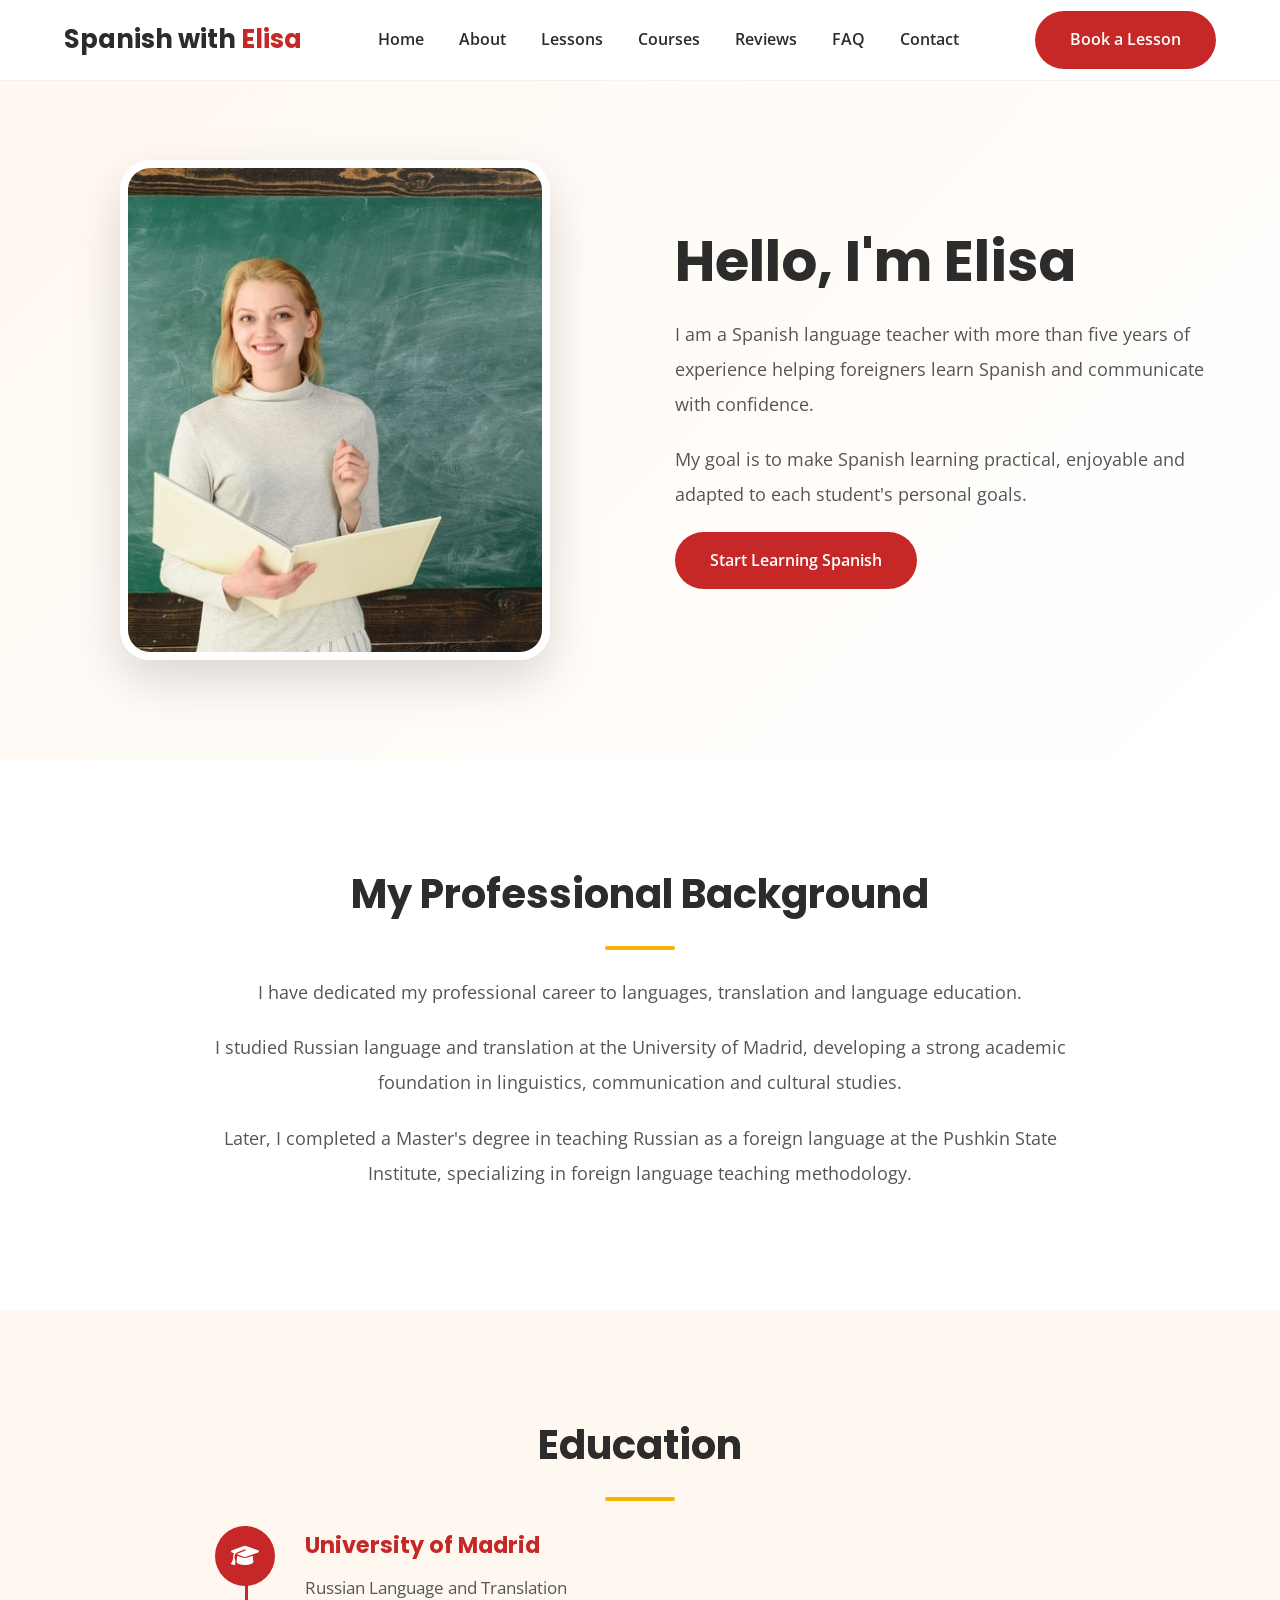
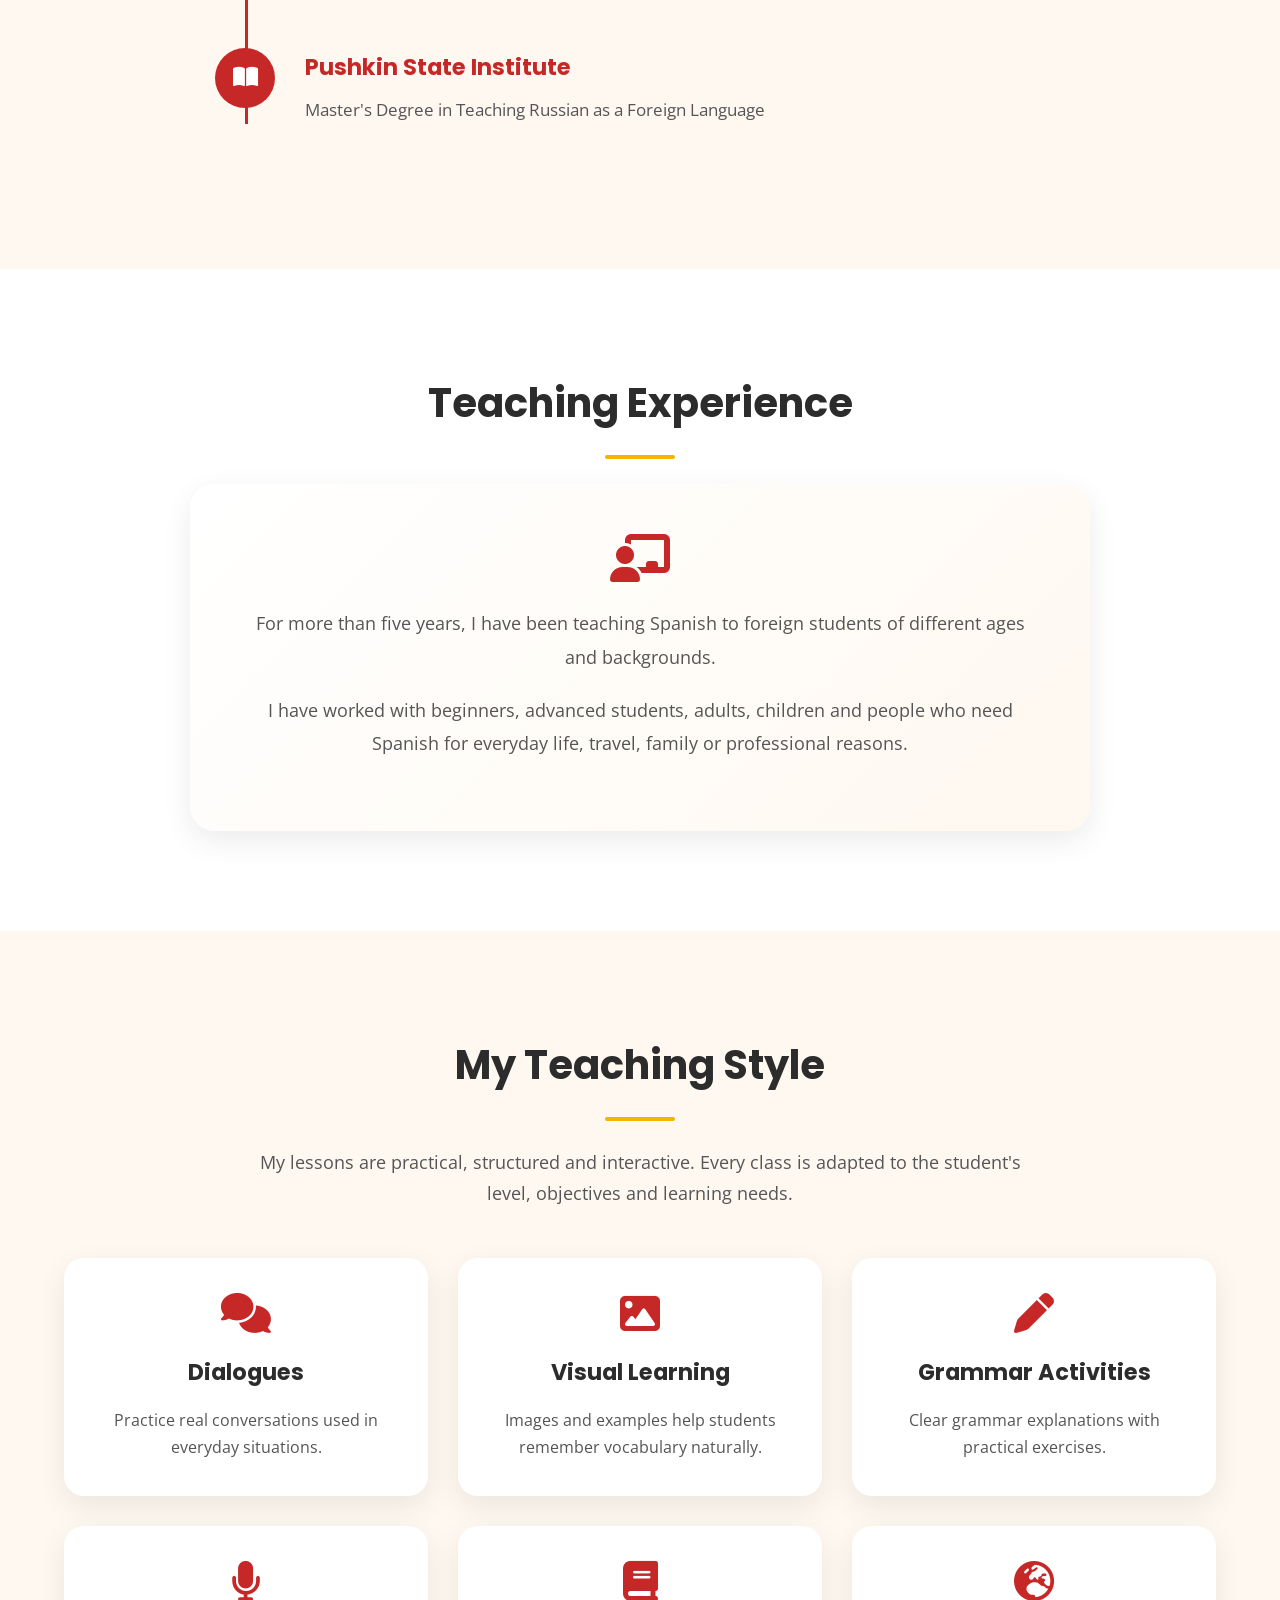
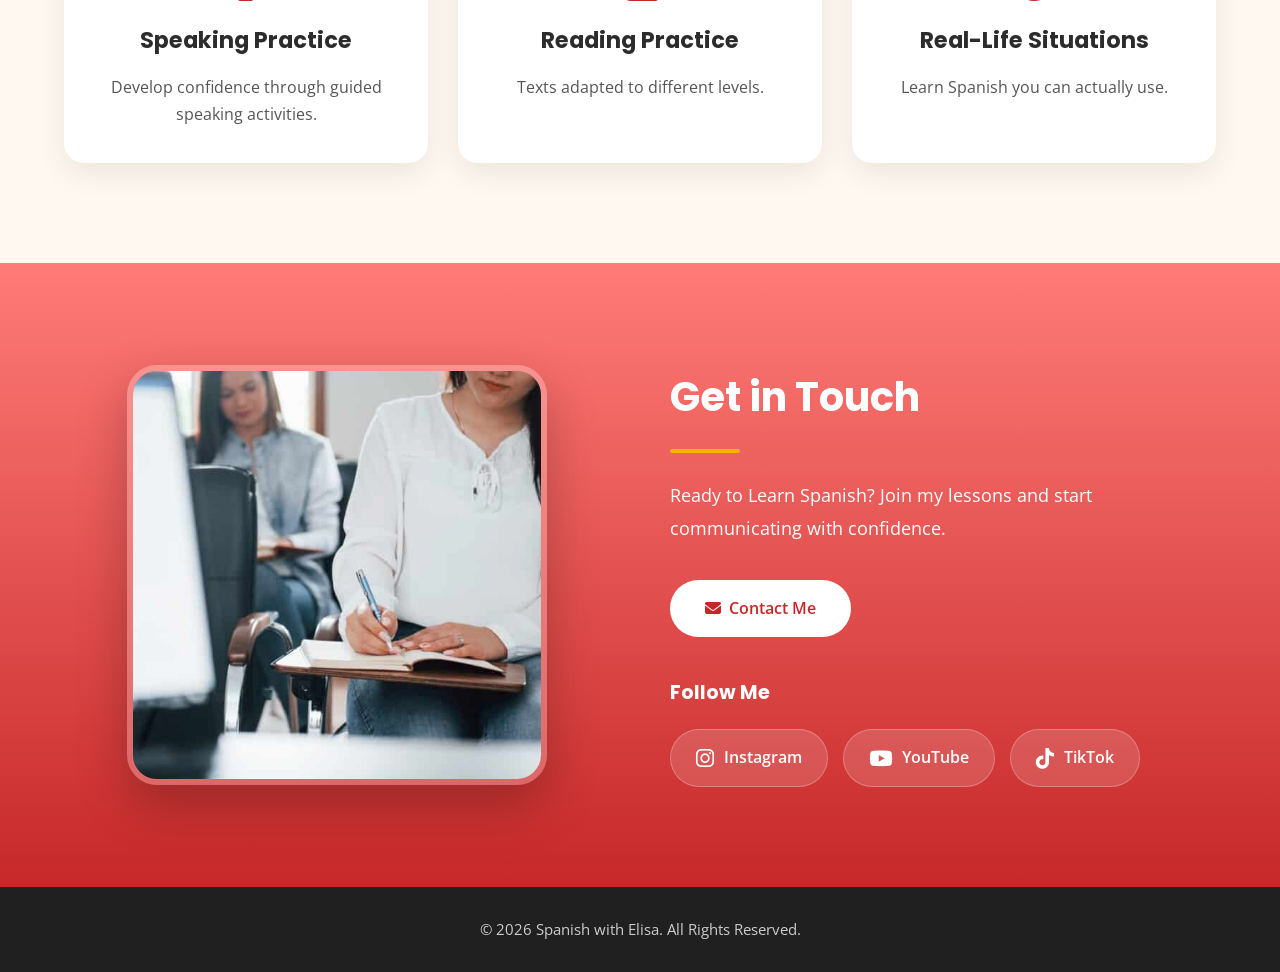
==== about.html @ 0a1c81c7 "Nueva pagina web" ====
<!doctype html>
<html lang="en">
  <head>
    <meta charset="UTF-8" />

    <meta name="viewport" content="width=device-width, initial-scale=1.0" />

    <title>About Elisa | Spanish with Elisa</title>

    <meta
      name="description"
      content="Learn more about Elisa, a Spanish teacher with more than five years of experience teaching Spanish to foreigners."
    />

    <link rel="shortcut icon" href="images/favicon.png" type="image/x-icon">

    <!-- Google Fonts -->

    <link
      href="https://fonts.googleapis.com/css2?family=Poppins:wght@300;400;500;600;700&family=Open+Sans:wght@400;500;600&display=swap"
      rel="stylesheet"
    />

    <!-- Font Awesome -->

    <link
      rel="stylesheet"
      href="https://cdnjs.cloudflare.com/ajax/libs/font-awesome/6.5.1/css/all.min.css"
    />

    <!-- Main CSS -->

    <link rel="stylesheet" href="css/style.css" />
  </head>

  <body>
    <!-- ================================
 HEADER
================================ -->

    <header>

    <div class="container">

        <a href="#" class="logo">
            Spanish with <span>Elisa</span>
        </a>

        <nav>

            <ul>

                <li><a href="index.html">Home</a></li>

                <li><a href="about.html">About</a></li>

                <li><a href="lessons.html">Lessons</a></li>

                <li><a href="courses.html">Courses</a></li>

                <li><a href="review.html">Reviews</a></li>

                <li><a href="faq.html">FAQ</a></li>

                <li><a href="contact.html">Contact</a></li>

            </ul>

        </nav>

        <a href="#" class="btn btn-primary">
            Book a Lesson
        </a>

        <div class="menu-toggle">
            ☰
        </div>
    </div>

</header>

    <!-- ================================
 ABOUT HERO
================================ -->

    <section class="about-hero">
      <div class="container about-hero-content">
        <div class="about-photo">
          <img src="images/elisa.jpeg" alt="Elisa Spanish Teacher" />
        </div>

        <div class="about-intro">
          <h1>Hello, I'm Elisa</h1>

          <p>
            I am a Spanish language teacher with more than five years of
            experience helping foreigners learn Spanish and communicate with
            confidence.
          </p>

          <p>
            My goal is to make Spanish learning practical, enjoyable and adapted
            to each student's personal goals.
          </p>

          <a href="contact.html" class="btn btn-primary">
            Start Learning Spanish
          </a>
        </div>
      </div>
    </section>

    <!-- ================================
 PROFESSIONAL BACKGROUND
================================ -->

    <section class="background">
      <div class="container">
        <h2>My Professional Background</h2>

        <div class="background-content">
          <p>
            I have dedicated my professional career to languages, translation
            and language education.
          </p>

          <p>
            I studied Russian language and translation at the University of
            Madrid, developing a strong academic foundation in linguistics,
            communication and cultural studies.
          </p>

          <p>
            Later, I completed a Master's degree in teaching Russian as a
            foreign language at the Pushkin State Institute, specializing in
            foreign language teaching methodology.
          </p>
        </div>
      </div>
    </section>

    <!-- ================================
 EDUCATION TIMELINE
================================ -->

    <section class="education">
      <div class="container">
        <h2>Education</h2>

        <div class="timeline">
          <div class="timeline-item">
            <i class="fa-solid fa-graduation-cap"></i>

            <div>
              <h3>University of Madrid</h3>

              <p>Russian Language and Translation</p>
            </div>
          </div>

          <div class="timeline-item">
            <i class="fa-solid fa-book-open"></i>

            <div>
              <h3>Pushkin State Institute</h3>

              <p>Master's Degree in Teaching Russian as a Foreign Language</p>
            </div>
          </div>
        </div>
      </div>
    </section>

    <!-- ================================
 EXPERIENCE
================================ -->

    <section class="experience">
      <div class="container">
        <h2>Teaching Experience</h2>

        <div class="experience-box">
          <i class="fa-solid fa-chalkboard-user"></i>

          <p>
            For more than five years, I have been teaching Spanish to foreign
            students of different ages and backgrounds.
          </p>

          <p>
            I have worked with beginners, advanced students, adults, children
            and people who need Spanish for everyday life, travel, family or
            professional reasons.
          </p>
        </div>
      </div>
    </section>

    <!-- ================================
 TEACHING STYLE
================================ -->

    <section class="methodology">
      <div class="container">
        <h2>My Teaching Style</h2>

        <p class="section-description">
          My lessons are practical, structured and interactive. Every class is
          adapted to the student's level, objectives and learning needs.
        </p>

        <div class="method-grid">
          <div class="method-card">
            <i class="fa-solid fa-comments"></i>

            <h3>Dialogues</h3>

            <p>Practice real conversations used in everyday situations.</p>
          </div>

          <div class="method-card">
            <i class="fa-solid fa-image"></i>

            <h3>Visual Learning</h3>

            <p>
              Images and examples help students remember vocabulary naturally.
            </p>
          </div>

          <div class="method-card">
            <i class="fa-solid fa-pen"></i>

            <h3>Grammar Activities</h3>

            <p>Clear grammar explanations with practical exercises.</p>
          </div>

          <div class="method-card">
            <i class="fa-solid fa-microphone"></i>

            <h3>Speaking Practice</h3>

            <p>Develop confidence through guided speaking activities.</p>
          </div>

          <div class="method-card">
            <i class="fa-solid fa-book"></i>

            <h3>Reading Practice</h3>

            <p>Texts adapted to different levels.</p>
          </div>

          <div class="method-card">
            <i class="fa-solid fa-earth-europe"></i>

            <h3>Real-Life Situations</h3>

            <p>Learn Spanish you can actually use.</p>
          </div>
        </div>
      </div>
    </section>

<!-- ========================================= -->
<!-- CONTACT -->
<!-- ========================================= -->

<section id="contact" class="contact">

    <div class="container contact-content">


        <!-- Contact Image -->

        <div class="contact-image">

            <img src="images/startlearning.jpg"
                 alt="Elisa teaching Spanish online">

        </div>



        <!-- Contact Information -->

        <div class="contact-info">

            <h2>
                Get in Touch
            </h2>


            <p>
                Ready to Learn Spanish?

                Join my lessons and start communicating with confidence.
            </p>



            <a href="contact.html" class="btn btn-primary">

              <i class="fa-solid fa-envelope"></i>
              &nbsp;
                Contact Me

            </a>



            <!-- Social Media Links -->

            <div class="contact-social">

                <h3>
                    Follow Me
                </h3>


                <div class="social-icons">


                  <a href="#" target="_blank">

                    <i class="fa-brands fa-instagram"></i>

                    <span>Instagram</span>

                  </a>



                  <a href="#" target="_blank">

                    <i class="fa-brands fa-youtube"></i>

                    <span>YouTube</span>

                  </a>



                  <a href="#" target="_blank">

                    <i class="fa-brands fa-tiktok"></i>

                    <span>TikTok</span>

                  </a>


                </div>

            </div>


        </div>


    </div>

</section>

<!-- ========================================= -->
<!-- FOOTER -->
<!-- ========================================= -->

<footer>

    <div class="container">

        <p>

            © 2026 Spanish with Elisa.
            All Rights Reserved.

        </p>

    </div>

</footer>

    <script src="js/main.js"></script>
  </body>
</html>
---- css/style.css ----
/* =====================================================
   SPANISH WITH ELISA
   STYLE.CSS
   PART 1
=====================================================*/

/*=========================
  GOOGLE FONTS
=========================*/
@import url('https://fonts.googleapis.com/css2?family=Open+Sans:wght@400;500;600;700&family=Poppins:wght@300;400;500;600;700&display=swap');


/*=========================
  CSS VARIABLES
=========================*/

:root{

    --primary:#C62828;
    --primary-dark:#a91f1f;

    --secondary:#F4B400;

    --dark:#2C2C2C;

    --text:#555;

    --light:#F7F7F7;

    --white:#ffffff;

    --background:#FFF8F0;

    --border:#ececec;

    --radius:14px;

    --shadow:0 10px 30px rgba(0,0,0,.08);

    --transition:.35s ease;

    --container:1200px;

}


/*=========================
  RESET
=========================*/

*{
    margin:0;
    padding:0;
    box-sizing:border-box;
}

html{

    scroll-behavior:smooth;

}

body{

    font-family:'Open Sans',sans-serif;

    background:var(--background);

    color:var(--dark);

    line-height:1.7;

}

img{

    max-width:100%;

    display:block;

}

a{

    text-decoration:none;

    color:inherit;

}

ul{

    list-style:none;

}

section{

    padding:100px 0;

}


/*=========================
  CONTAINER
=========================*/

.container{

    width:90%;

    max-width:var(--container);

    margin:auto;

}


/*=========================
  HEADINGS
=========================*/

h1,h2,h3,h4{

    font-family:'Poppins',sans-serif;

    color:var(--dark);

}

h1{

    font-size:3.8rem;

    line-height:1.1;

    margin-bottom:25px;

}

h2{

    font-size:2.5rem;

    text-align:center;

    margin-bottom:25px;

}

h3{

    font-size:1.4rem;

    margin-bottom:15px;

}

p{

    color:var(--text);

}


/*=========================
  BUTTONS
=========================*/

.btn{

    display:inline-flex;

    align-items:center;

    justify-content:center;

    padding:15px 35px;

    border-radius:50px;

    font-weight:600;

    transition:var(--transition);

    cursor:pointer;

}

.btn-primary{

    background:var(--primary);

    color:var(--white);

}

.btn-primary:hover{

    background:var(--primary-dark);

    transform:translateY(-3px);

    box-shadow:var(--shadow);

}

.btn-secondary{

    background:white;

    color:var(--primary);

    border:2px solid var(--primary);

}

.btn-secondary:hover{

    background:var(--primary);

    color:white;

}


/*=========================
  HEADER
=========================*/

header{

    width:100%;

    position:fixed;

    top:0;

    left:0;

    z-index:999;

    background:rgba(255,255,255,.92);

    backdrop-filter:blur(10px);

    border-bottom:1px solid rgba(0,0,0,.05);

}

header .container{

    display:flex;

    justify-content:space-between;

    align-items:center;

    height:80px;

}


/*=========================
  LOGO
=========================*/

.logo{

    font-family:'Poppins',sans-serif;

    font-size:1.6rem;

    font-weight:700;

}

.logo span{

    color:var(--primary);

}


/*=========================
  NAVIGATION
=========================*/

nav ul{

    display:flex;

    gap:35px;

}

nav a{

    font-weight:600;

    position:relative;

    transition:var(--transition);

}

nav a:hover{

    color:var(--primary);

}

nav a::after{

    content:"";

    position:absolute;

    left:0;

    bottom:-8px;

    width:0;

    height:2px;

    background:var(--primary);

    transition:var(--transition);

}

nav a:hover::after{

    width:100%;

}


/*=========================
  HERO
=========================*/

.hero{

    min-height:100vh;

    display:flex;

    align-items:center;

    padding-top:80px;

    background:linear-gradient(
        135deg,
        #FFF8F0 0%,
        #fff 100%
    );

}

.hero-content{

    display:grid;

    grid-template-columns:1fr 1fr;

    align-items:center;

    gap:70px;

}

.hero-text p{

    font-size:1.15rem;

    margin-bottom:35px;

}

.hero-buttons{

    display:flex;

    gap:20px;

    flex-wrap:wrap;

}

.hero-image{

    display:flex;

    justify-content:center;

}

.hero-image img{

    width:420px;

    border-radius:25px;

    box-shadow:var(--shadow);

}


/*=========================
  SMALL DECORATION
=========================*/

.hero::before{

    content:"";

    position:absolute;

    right:0;

    top:120px;

    width:320px;

    height:320px;

    background:rgba(244,180,0,.12);

    border-radius:50%;

    filter:blur(60px);

}


/*=========================
  UTILITIES
=========================*/

.text-center{

    text-align:center;

}

.mt-1{

    margin-top:20px;

}

.mt-2{

    margin-top:40px;

}

.mt-3{

    margin-top:60px;

}

.mb-1{

    margin-bottom:20px;

}

.mb-2{

    margin-bottom:40px;

}

.mb-3{

    margin-bottom:60px;

}


/*=========================
  SCROLLBAR
=========================*/

::-webkit-scrollbar{

    width:10px;

}

::-webkit-scrollbar-track{

    background:#f3f3f3;

}

::-webkit-scrollbar-thumb{

    background:var(--primary);

    border-radius:20px;

}

::-webkit-scrollbar-thumb:hover{

    background:var(--primary-dark);

}


/*=========================
  SIMPLE FADE-IN ANIMATION
=========================*/

.fade-up{

    opacity:0;

    transform:translateY(40px);

    transition:1s ease;

}

.fade-up.show{

    opacity:1;

    transform:translateY(0);

}

/*=====================================================
  PART 2
  ABOUT • LESSONS • STUDENTS • WHY CHOOSE ME
=====================================================*/


/*=========================
  SECTION TITLES
=========================*/


section h2::after{

    content:"";

    width:70px;
    height:4px;

    background:var(--secondary);

    display:block;

    margin:18px auto 0;

    border-radius:10px;

}


/*=====================================================
  ABOUT
=====================================================*/

.about{

    background:var(--white);

}

.about .container{

    max-width:900px;
    text-align:center;

}

.about p{

    font-size:1.15rem;
    line-height:2;
    color:var(--text);

}


/*=====================================================
  LESSONS
=====================================================*/

.lessons{

    background:var(--background);

}


/*=========================
  CARD GRID
=========================*/

.cards{

    display:grid;

    grid-template-columns:
        repeat(auto-fit,minmax(300px,1fr));

    gap:35px;

}


/*=========================
  CARD
=========================*/

.card{

    background:var(--white);

    padding:40px;

    border-radius:18px;

    box-shadow:var(--shadow);

    transition:.35s ease;

    border:1px solid transparent;

    position:relative;

    overflow:hidden;

}


/* Decorative Top Line */

.card::before{

    content:"";

    position:absolute;

    top:0;
    left:0;

    width:100%;
    height:6px;

    background:var(--primary);

}


/* Decorative Circle */

.card::after{

    content:"";

    position:absolute;

    right:-40px;
    top:-40px;

    width:120px;
    height:120px;

    background:rgba(244,180,0,.08);

    border-radius:50%;

}


/* Hover */

.card:hover{

    transform:translateY(-12px);

    box-shadow:
        0 18px 40px rgba(0,0,0,.12);

    border-color:rgba(198,40,40,.15);

}


.card h3{

    margin-bottom:20px;

    color:var(--primary);

    font-size:1.4rem;

}

.card p{

    color:var(--text);

    line-height:1.8;

}


/*=====================================================
  STUDENTS
=====================================================*/

.students{

    background:white;

}


/*=========================
  GRID
=========================*/

.students-grid{

    display:grid;

    grid-template-columns:
        repeat(auto-fit,minmax(240px,1fr));

    gap:25px;

}


/*=========================
  BOX
=========================*/

.students-grid div{

    background:linear-gradient(
        135deg,
        white,
        #fffdf8
    );

    border:1px solid var(--border);

    border-radius:16px;

    padding:28px;

    text-align:center;

    font-weight:600;

    transition:.3s;

    box-shadow:0 6px 18px rgba(0,0,0,.04);

}


.students-grid div:hover{

    background:var(--primary);

    color:white;

    transform:translateY(-8px);

    box-shadow:
        0 18px 35px rgba(198,40,40,.18);

}


/*=====================================================
  WHY CHOOSE ME
=====================================================*/

.why{

    background:linear-gradient(
        135deg,
        #fff,
        #fff8f0
    );

}


/*=========================
  LIST
=========================*/

.why ul{

    max-width:600px;

    text-align:center;

    margin:auto;

    display:grid;

    grid-template-columns:
        repeat(auto-fit,minmax(280px,1fr));

    gap:25px;

}


.why li{

    display:flex;

    align-items:center;

    gap:15px;

    background:white;

    padding:25px;

    border-radius:15px;

    font-weight:600;

    color:var(--dark);

    box-shadow:0 8px 22px rgba(0,0,0,.05);

    transition:.35s;

    border-left:5px solid var(--secondary);

}


.why li:hover{

    transform:translateX(8px);

    box-shadow:
        0 16px 35px rgba(0,0,0,.10);

}

.why li i{

    color:var(--primary);

    font-size:1.5rem;

}


/*=====================================================
  HOVER EFFECTS
=====================================================*/

.card,
.students-grid div,
.why li{

    cursor:default;

}


/*=====================================================
  SOFT SECTION SPACING
=====================================================*/

.about,
.lessons,
.students,
.why{

    position:relative;

}


/*=====================================================
  BACKGROUND DECORATION
=====================================================*/

.lessons::before{

    content:"";

    position:absolute;

    width:220px;

    height:220px;

    background:
        rgba(198,40,40,.04);

    border-radius:50%;

    top:40px;

    left:-100px;

    filter:blur(25px);

}

.students::after{

    content:"";

    position:absolute;

    width:280px;

    height:280px;

    right:-120px;

    bottom:60px;

    background:
        rgba(244,180,0,.06);

    border-radius:50%;

    filter:blur(40px);

}


/*=====================================================
  TESTIMONIALS
=====================================================*/

.reviews{

    background:#ffffff;

}

.reviews-grid{

    display:grid;

    grid-template-columns:repeat(auto-fit,minmax(320px,1fr));

    gap:35px;

}

.review{

    background:white;

    padding:40px;

    border-radius:18px;

    box-shadow:var(--shadow);

    transition:.35s;

    border-top:5px solid var(--secondary);

    position:relative;

}

.review:hover{

    transform:translateY(-10px);

}

.review p:first-child{

    font-size:1.4rem;

    margin-bottom:20px;

}

.review strong{

    display:block;

    margin-top:25px;

    color:var(--primary);

}


/*=====================================================
  SOCIAL
=====================================================*/

.social{

    background:linear-gradient(135deg,#fff8f0,#ffffff);

    text-align:center;

}

.social-links{

    display:flex;

    justify-content:center;

    gap:30px;

    flex-wrap:wrap;

}

.social-links a{

    background:white;

    padding:18px 35px;

    border-radius:50px;

    box-shadow:var(--shadow);

    font-weight:600;

    transition:.35s;

}

.social-links a:hover{

    background:var(--primary);

    color:white;

    transform:translateY(-6px);

}


/*=====================================================
  CONTACT
=====================================================*/


.contact{

    background: linear-gradient(rgba(255, 0, 0, 0.5), var(--primary));

    color:white;

}


.contact-content{

    display:grid;

    grid-template-columns:1fr 1fr;

    align-items:center;

    gap:60px;

}



.contact-image{

    display:flex;

    justify-content:center;

}



.contact-image img{

    width:420px;

    height:420px;

    object-fit:cover;

    border-radius:30px;

    box-shadow:
    0 20px 50px rgba(0,0,0,.25);

    border:6px solid rgba(255,255,255,.25);

}



.contact-info h2{

    color:white;

    text-align:left;

    transform:none;

    left:auto;

}



.contact-info h2::after{

    margin-left:0;

}



.contact-info p{

    color:white;

    font-size:1.15rem;

    margin-bottom:35px;

    line-height:1.8;

}



.contact-info .btn{

    background:white;

    color:var(--primary);

}



.contact-info .btn:hover{

    background:var(--secondary);

    color:var(--dark);

}



/* Mobile */

@media(max-width:768px){


    .contact-content{

        grid-template-columns:1fr;

        text-align:center;

    }


    .contact-image{

        order:-1;

    }


    .contact-image img{

        width:280px;

        height:280px;

    }


    .contact-info h2{

        text-align:center;

    }


    .contact-info h2::after{

        margin:18px auto 0;

    }


}

/*=====================================================
 CONTACT SOCIAL MEDIA
=====================================================*/


.contact-social{

    margin-top:40px;

}



.contact-social h3{

    color:white;

    font-family:'Poppins',sans-serif;

    font-size:1.2rem;

    margin-bottom:20px;

}



.social-icons{

    display:flex;

    gap:15px;

    flex-wrap:wrap;

}



.social-icons a{

    display:flex;

    align-items:center;

    gap:10px;

    padding:14px 25px;

    background:rgba(255,255,255,.15);

    color:white;

    border-radius:50px;

    font-weight:600;

    border:1px solid rgba(255,255,255,.25);

    transition:.35s ease;

}



.social-icons i{

    font-size:1.3rem;

}



.social-icons a:hover{

    background:white;

    color:var(--primary);

    transform:translateY(-5px);

}



/* Mobile */

@media(max-width:768px){

    .social-icons{

        justify-content:center;

    }

}


/*=====================================================
  FOOTER
=====================================================*/

footer{

    background:#202020;

    color:#ddd;

    text-align:center;

    padding:30px 0;

}

footer p{

    color:#ccc;

    font-size:.95rem;

}


/*=====================================================
  MOBILE MENU PLACEHOLDER
=====================================================*/

.menu-toggle{

    display:none;

    font-size:2rem;

    cursor:pointer;

}


/*=====================================================
  RESPONSIVE
=====================================================*/

@media(max-width:992px){

    h1{

        font-size:3rem;

    }

    .hero-content{

        grid-template-columns:1fr;

        text-align:center;

    }

    .hero-image{

        order:-1;

    }

    .hero-buttons{

        justify-content:center;

    }

    nav ul{

        gap:20px;

    }

}


@media(max-width:768px){

    section{

        padding:80px 0;

    }

    h1{

        font-size:2.4rem;

    }

    h2{

        font-size:2rem;

    }

    header .container{

        height:75px;

    }

    nav{

        display:none;

    }

    .menu-toggle{

        display:block;

    }

    .hero-image img{

        width:300px;

    }

    .cards{

        grid-template-columns:1fr;

    }

    .students-grid{

        grid-template-columns:1fr;

    }

    .why ul{

        grid-template-columns:1fr;

    }

    .reviews-grid{

        grid-template-columns:1fr;

    }

}


@media(max-width:500px){

    .btn{

        width:100%;

    }

    .hero-buttons{

        flex-direction:column;

    }

    .social-links{

        flex-direction:column;

        align-items:center;

    }

    .social-links a{

        width:250px;

    }

}


/*=====================================================
  FADE-IN ANIMATION
=====================================================*/

.fade-up{

    opacity:0;

    transform:translateY(40px);

    transition:1s ease;

}

.fade-up.show{

    opacity:1;

    transform:translateY(0);

}


/*=====================================================
  IMAGE HOVER
=====================================================*/

.hero-image img{

    transition:.4s;

}

.hero-image img:hover{

    transform:scale(1.04);

}


/*=====================================================
  CARD ICON SUPPORT
=====================================================*/

.card i{

    font-size:2.4rem;

    color:var(--primary);

    margin-bottom:20px;

}


/*=====================================================
  SELECTION
=====================================================*/

::selection{

    background:var(--primary);

    color:white;

}


/*=====================================================
  REMOVE BUTTON OUTLINES
=====================================================*/

button,
input,
textarea{

    outline:none;

    border:none;

}


/*=====================================================
  INPUTS (Future Contact Form)
=====================================================*/

input,
textarea{

    width:100%;

    padding:15px;

    border-radius:10px;

    border:1px solid #ddd;

    font-family:'Open Sans',sans-serif;

}

textarea{

    resize:vertical;

    min-height:140px;

}


/*=====================================================
  SMOOTH TRANSITIONS
=====================================================*/

a,
button,
.card,
.review,
.students-grid div,
.social-links a{

    transition:all .35s ease;

}

/*=====================================================
  HAMBURGER MENU
=====================================================*/

.mobile-open{

    display:block !important;

    position:absolute;

    top:80px;

    left:0;

    width:100%;

    background:white;

    box-shadow:0 15px 30px rgba(0,0,0,.1);

}

.mobile-open ul{

    flex-direction:column;

    padding:25px;

}

nav a.active{

    color:var(--primary);

}



/*=====================================================
 ABOUT PAGE
 SPANISH WITH ELISA
=====================================================*/


/*=====================================================
 ABOUT HERO
=====================================================*/

.about-hero{

    padding-top:160px;

    background:linear-gradient(
        135deg,
        #fff8f0,
        #ffffff
    );

}


.about-hero-content{

    display:grid;

    grid-template-columns:1fr 1fr;

    align-items:center;

    gap:70px;

}



.about-photo{

    display:flex;

    justify-content:center;

}



.about-photo img{

    width:430px;

    height:500px;

    object-fit:cover;

    border-radius:30px;

    box-shadow:
    0 20px 50px rgba(0,0,0,.15);

    border:8px solid white;

}



.about-intro h1{

    font-size:3.5rem;

    margin-bottom:25px;

}



.about-intro p{

    font-size:1.15rem;

    line-height:1.9;

    margin-bottom:20px;

}



/*=====================================================
 PROFESSIONAL BACKGROUND
=====================================================*/

.background{

    background:white;

}


.background-content{

    max-width:900px;

    margin:auto;

    text-align:center;

}



.background-content p{

    font-size:1.1rem;

    line-height:2;

    margin-bottom:20px;

}



/*=====================================================
 EDUCATION TIMELINE
=====================================================*/

.education{

    background:#fff8f0;

}



.timeline{

    max-width:850px;

    margin:auto;

    position:relative;

}



.timeline::before{

    content:"";

    position:absolute;

    left:30px;

    top:0;

    height:100%;

    width:3px;

    background:var(--primary);

}



.timeline-item{

    display:flex;

    gap:30px;

    align-items:flex-start;

    margin-bottom:45px;

}



.timeline-item i{

    width:60px;

    height:60px;

    display:flex;

    align-items:center;

    justify-content:center;

    background:var(--primary);

    color:white;

    border-radius:50%;

    font-size:1.4rem;

    z-index:2;

}



.timeline-item h3{

    color:var(--primary);

    margin-bottom:10px;

}



.timeline-item p{

    font-size:1.05rem;

}




/*=====================================================
 TEACHING EXPERIENCE
=====================================================*/


.experience{

    background:white;

}



.experience-box{

    max-width:900px;

    margin:auto;

    text-align:center;

    padding:50px;

    border-radius:25px;

    background:

    linear-gradient(
        135deg,
        #ffffff,
        #fff8f0
    );

    box-shadow:var(--shadow);

}



.experience-box i{

    font-size:3rem;

    color:var(--primary);

    margin-bottom:25px;

}



.experience-box p{

    font-size:1.1rem;

    line-height:1.9;

    margin-bottom:20px;

}





/*=====================================================
 METHODOLOGY
=====================================================*/


.methodology{

    background:#fff8f0;

}


.section-description{

    max-width:800px;

    text-align:center;

    margin:0 auto 50px;

    font-size:1.15rem;

}



.method-grid{

    display:grid;

    grid-template-columns:
    repeat(auto-fit,minmax(280px,1fr));

    gap:30px;

}




.method-card{

    background:white;

    padding:35px;

    text-align:center;

    border-radius:20px;

    box-shadow:var(--shadow);

    transition:.35s ease;

}



.method-card:hover{

    transform:translateY(-10px);

}



.method-card i{

    font-size:2.5rem;

    color:var(--primary);

    margin-bottom:20px;

}



.method-card h3{

    margin-bottom:15px;

}




/*=====================================================
 ABOUT PAGE RESPONSIVE
=====================================================*/


@media(max-width:992px){


.about-hero-content{

    grid-template-columns:1fr;

    text-align:center;

}


.about-photo{

    order:-1;

}


.about-intro h1{

    font-size:2.8rem;

}



}



@media(max-width:768px){


.about-photo img{

    width:300px;

    height:380px;

}



.timeline::before{

    left:25px;

}


.timeline-item{

    gap:20px;

}


.timeline-item i{

    width:50px;

    height:50px;

}



.experience-box{

    padding:30px;

}



}



/*=====================================================
 LESSONS PAGE
 SPANISH WITH ELISA
=====================================================*/


/*=====================================================
 LESSON HERO
=====================================================*/


.lessons-hero{

    padding-top:170px;

    padding-bottom:120px;

    text-align:center;

    background:linear-gradient(
        135deg,
        #fff8f0,
        #ffffff
    );

}



.lessons-hero h1{

    font-size:3.8rem;

    margin-bottom:25px;

}



.lessons-hero p{

    max-width:750px;

    margin:0 auto 40px;

    font-size:1.2rem;

    line-height:1.8;

}



/*=====================================================
 LESSON TYPES
=====================================================*/


.lesson-types{

    background:white;

}



.lesson-grid{

    display:grid;

    grid-template-columns:
    repeat(auto-fit,minmax(280px,1fr));

    gap:30px;

}




.lesson-card{

    background:white;

    padding:35px;

    border-radius:20px;

    text-align:center;

    box-shadow:var(--shadow);

    border-top:5px solid var(--primary);

    transition:.35s ease;

    position:relative;

    overflow:hidden;

}



.lesson-card::before{

    content:"";

    position:absolute;

    width:100px;

    height:100px;

    right:-30px;

    top:-30px;

    background:rgba(244,180,0,.12);

    border-radius:50%;

}



.lesson-card:hover{

    transform:translateY(-12px);

    box-shadow:

    0 20px 45px rgba(0,0,0,.12);

}




.lesson-card i{

    font-size:2.8rem;

    color:var(--primary);

    margin-bottom:25px;

}



.lesson-card h3{

    font-size:1.25rem;

    margin-bottom:15px;

}



.lesson-card p{

    line-height:1.8;

}




/*=====================================================
 LESSON INFORMATION
=====================================================*/


.lesson-info{

    background:#fff8f0;

}



.info-grid{

    display:grid;

    grid-template-columns:
    repeat(auto-fit,minmax(250px,1fr));

    gap:30px;

}





.info-box{

    background:white;

    padding:35px;

    border-radius:18px;

    text-align:center;

    box-shadow:

    0 8px 25px rgba(0,0,0,.06);

    transition:.35s;

}



.info-box:hover{

    transform:translateY(-8px);

}



.info-box i{

    font-size:2.5rem;

    color:var(--primary);

    margin-bottom:20px;

}



.info-box h3{

    margin-bottom:15px;

}




/*=====================================================
 BOOKING PROCESS
=====================================================*/


.booking{

    background:white;

    text-align:center;

}



.steps{

    display:flex;

    justify-content:center;

    align-items:center;

    gap:50px;

    margin:50px 0;

    flex-wrap:wrap;

}



.steps div{

    display:flex;

    flex-direction:column;

    align-items:center;

    gap:15px;

}



.steps span{

    width:70px;

    height:70px;

    border-radius:50%;

    background:var(--primary);

    color:white;

    display:flex;

    align-items:center;

    justify-content:center;

    font-size:1.8rem;

    font-weight:700;

}



.steps p{

    font-weight:600;

}



.booking-text{

    max-width:700px;

    margin:0 auto 35px;

    font-size:1.1rem;

}





/*=====================================================
 LESSON CTA BUTTON
=====================================================*/


.booking .btn{

    padding-left:45px;

    padding-right:45px;

}




/*=====================================================
 LESSON PAGE RESPONSIVE
=====================================================*/


@media(max-width:992px){


.lessons-hero h1{

    font-size:3rem;

}


}




@media(max-width:768px){


.lessons-hero{

    padding-top:130px;

}



.lessons-hero h1{

    font-size:2.4rem;

}



.lesson-grid{

    grid-template-columns:1fr;

}



.info-grid{

    grid-template-columns:1fr;

}



.steps{

    flex-direction:column;

}



.steps span{

    width:60px;

    height:60px;

}


}



/*=====================================================
 COURSES PAGE
 SPANISH WITH ELISA
=====================================================*/


/*=====================================================
 COURSES HERO
=====================================================*/


.courses-hero{

    padding-top:170px;

    padding-bottom:120px;

    text-align:center;

    background:linear-gradient(
        135deg,
        #fff8f0,
        #ffffff
    );

}



.courses-hero h1{

    font-size:3.8rem;

    margin-bottom:25px;

}



.courses-hero p{

    max-width:750px;

    margin:0 auto 40px;

    font-size:1.2rem;

    line-height:1.8;

}



/*=====================================================
 LEVELS SECTION
=====================================================*/


.levels{

    background:white;

}



.levels-grid{

    display:grid;

    grid-template-columns:
    repeat(auto-fit,minmax(300px,1fr));

    gap:35px;

}



/*=====================================================
 LEVEL CARD
=====================================================*/


.level-card{

    background:white;

    padding:40px 35px;

    border-radius:22px;

    box-shadow:var(--shadow);

    transition:.35s ease;

    border-top:6px solid var(--primary);

    position:relative;

    overflow:hidden;

}



.level-card::before{

    content:"";

    position:absolute;

    width:130px;

    height:130px;

    top:-50px;

    right:-50px;

    background:rgba(244,180,0,.12);

    border-radius:50%;

}



.level-card:hover{

    transform:translateY(-12px);

    box-shadow:

    0 20px 45px rgba(0,0,0,.12);

}




/*=====================================================
 LEVEL BADGE
=====================================================*/


.level-icon{

    width:80px;

    height:80px;

    border-radius:50%;

    background:var(--primary);

    color:white;

    display:flex;

    justify-content:center;

    align-items:center;

    font-size:1.8rem;

    font-weight:700;

    margin-bottom:25px;

}



.level-icon i{

    font-size:2rem;

}





.level-card h3{

    font-size:1.5rem;

    margin-bottom:15px;

    color:var(--primary);

}




.level-card p{

    margin-bottom:25px;

    line-height:1.7;

}





/*=====================================================
 COURSE LIST
=====================================================*/


.level-card ul{

    display:flex;

    flex-direction:column;

    gap:12px;

}



.level-card li{

    display:flex;

    align-items:center;

    gap:12px;

    color:var(--text);

    font-size:.95rem;

}



.level-card li::before{

    content:"✓";

    width:22px;

    height:22px;

    display:flex;

    align-items:center;

    justify-content:center;

    background:var(--secondary);

    color:white;

    border-radius:50%;

    font-size:.8rem;

    font-weight:bold;

}





/*=====================================================
 CHOOSE LEVEL CTA
=====================================================*/


.choose-level{

    background:linear-gradient(
        135deg,
        var(--primary),
        #8e1c1c
    );

    text-align:center;

    color:white;

}



.choose-level h2{

    color:white;

}



.choose-level h2::after{

    background:var(--secondary);

}



.choose-level p{

    max-width:750px;

    margin:0 auto 35px;

    color:white;

    font-size:1.15rem;

    line-height:1.8;

}



.choose-level .btn{

    background:white;

    color:var(--primary);

}



.choose-level .btn:hover{

    background:var(--secondary);

    color:var(--dark);

}



/*=====================================================
 LEVEL CARD COLOR VARIATIONS
=====================================================*/


.level-card:nth-child(1){

    border-top-color:#4caf50;

}


.level-card:nth-child(2){

    border-top-color:#2196f3;

}


.level-card:nth-child(3){

    border-top-color:#ff9800;

}


.level-card:nth-child(4){

    border-top-color:#9c27b0;

}


.level-card:nth-child(5){

    border-top-color:#e91e63;

}


.level-card:nth-child(6){

    border-top-color:#009688;

}





/*=====================================================
 RESPONSIVE
=====================================================*/


@media(max-width:992px){


.courses-hero h1{

    font-size:3rem;

}


}



@media(max-width:768px){


.courses-hero{

    padding-top:130px;

}



.courses-hero h1{

    font-size:2.4rem;

}



.levels-grid{

    grid-template-columns:1fr;

}



.level-card{

    padding:30px;

}


}



/*=====================================================
 CONTACT PAGE
 SPANISH WITH ELISA
=====================================================*/


/*=====================================================
 CONTACT HERO
=====================================================*/


.contact-hero{

    padding-top:170px;

    padding-bottom:110px;

    text-align:center;

    background:linear-gradient(
        135deg,
        #fff8f0,
        #ffffff
    );

}



.contact-hero h1{

    font-size:3.8rem;

    margin-bottom:25px;

}



.contact-hero p{

    max-width:750px;

    margin:auto;

    font-size:1.2rem;

    line-height:1.8;

}




/*=====================================================
 CONTACT PAGE LAYOUT
=====================================================*/


.contact-page{

    background:white;

}



.contact-layout{

    display:grid;

    grid-template-columns:1fr 1.2fr;

    gap:60px;

    align-items:start;

}






/*=====================================================
 CONTACT DETAILS
=====================================================*/


.contact-details{

    background:#fff8f0;

    padding:45px;

    border-radius:25px;

    box-shadow:var(--shadow);

}



.contact-details h2{

    text-align:left;

    transform:none;

    left:auto;

    margin-bottom:40px;

}



.contact-details h2::after{

    margin-left:0;

}



.contact-item{

    display:flex;

    align-items:center;

    gap:20px;

    padding:20px 0;

    border-bottom:1px solid rgba(0,0,0,.08);

}



.contact-item:last-child{

    border-bottom:none;

}



.contact-item i{

    width:55px;

    height:55px;

    display:flex;

    align-items:center;

    justify-content:center;

    background:var(--primary);

    color:white;

    border-radius:50%;

    font-size:1.5rem;

}



.contact-item h3{

    margin-bottom:5px;

    font-size:1.1rem;

}



.contact-item p,
.contact-item a{

    color:var(--text);

}



.contact-item a:hover{

    color:var(--primary);

}






/*=====================================================
 CONTACT FORM
=====================================================*/


.contact-form{

    background:white;

    padding:45px;

    border-radius:25px;

    box-shadow:var(--shadow);

    border:1px solid var(--border);

}



.contact-form h2{

    text-align:left;

    transform:none;

    left:auto;

    margin-bottom:35px;

}



.contact-form h2::after{

    margin-left:0;

}




.form-group{

    margin-bottom:25px;

}



.form-group label{

    display:block;

    margin-bottom:8px;

    font-weight:600;

    color:var(--dark);

}



.form-group input,
.form-group select,
.form-group textarea{


    width:100%;

    padding:15px 18px;

    border:1px solid #ddd;

    border-radius:12px;

    font-family:'Open Sans',sans-serif;

    font-size:1rem;

    background:white;

    transition:.3s;

}



.form-group textarea{

    min-height:140px;

    resize:vertical;

}



.form-group input:focus,
.form-group select:focus,
.form-group textarea:focus{


    border-color:var(--primary);

    box-shadow:

    0 0 0 4px rgba(198,40,40,.1);

}




.contact-form button{

    width:100%;

    border:none;

    font-size:1rem;

}





/*=====================================================
 SOCIAL CONTACT COLORS
=====================================================*/


.contact-item .fa-instagram{

    background:#E1306C;

}



.contact-item .fa-youtube{

    background:#FF0000;

}



.contact-item .fa-tiktok{

    background:#111;

}



.contact-item .fa-whatsapp{

    background:#25D366;

}






/*=====================================================
 CONTACT CTA
=====================================================*/


.contact h2{

    color:white;

}



.contact p{

    color:white;

}





/*=====================================================
 RESPONSIVE
=====================================================*/


@media(max-width:992px){


.contact-layout{

    grid-template-columns:1fr;

}



.contact-details{

    order:2;

}



.contact-form{

    order:1;

}



.contact-hero h1{

    font-size:3rem;

}


}





@media(max-width:768px){


.contact-hero{

    padding-top:130px;

}



.contact-hero h1{

    font-size:2.4rem;

}



.contact-details,
.contact-form{

    padding:30px;

}



.contact-item{

    align-items:flex-start;

}



}



/*=====================================================
 STUDENT REVIEWS PAGE
 SPANISH WITH ELISA
=====================================================*/


/*=====================================================
 REVIEWS HERO
=====================================================*/


.reviews-hero{

    padding-top:170px;

    padding-bottom:110px;

    text-align:center;

    background:linear-gradient(
        135deg,
        #fff8f0,
        #ffffff
    );

}



.reviews-hero h1{

    font-size:3.8rem;

    margin-bottom:25px;

}



.reviews-hero p{

    max-width:750px;

    margin:auto;

    font-size:1.2rem;

    line-height:1.8;

}




/*=====================================================
 REVIEWS SECTION
=====================================================*/


.reviews-page{

    background:white;

}





.reviews-grid{

    display:grid;

    grid-template-columns:
    repeat(auto-fit,minmax(320px,1fr));

    gap:35px;

}






/*=====================================================
 REVIEW CARD
=====================================================*/


.review-card{

    background:white;

    padding:40px;

    border-radius:22px;

    box-shadow:var(--shadow);

    border-top:5px solid var(--secondary);

    transition:.35s ease;

    position:relative;

}



.review-card:hover{

    transform:translateY(-12px);

    box-shadow:

    0 20px 45px rgba(0,0,0,.12);

}




.review-card::before{

    content:"“";

    position:absolute;

    top:10px;

    right:25px;

    font-size:5rem;

    font-family:Georgia,serif;

    color:rgba(198,40,40,.1);

}





/*=====================================================
 STARS
=====================================================*/


.stars{

    color:#F4B400;

    font-size:1.4rem;

    letter-spacing:3px;

    margin-bottom:20px;

}





.review-text{

    font-size:1.05rem;

    line-height:1.9;

    font-style:italic;

    margin-bottom:30px;

}





/*=====================================================
 STUDENT INFO
=====================================================*/


.student-info{

    display:flex;

    align-items:center;

    gap:18px;

    border-top:1px solid #eee;

    padding-top:25px;

}



.student-info i{

    width:55px;

    height:55px;

    background:var(--primary);

    color:white;

    border-radius:50%;

    display:flex;

    align-items:center;

    justify-content:center;

    font-size:1.3rem;

}



.student-info h3{

    margin-bottom:5px;

    font-size:1.2rem;

}



.student-info p{

    margin:0;

    font-size:.95rem;

}



.student-info span{

    display:inline-block;

    margin-top:8px;

    padding:5px 12px;

    background:#fff3d6;

    color:#8a6500;

    border-radius:20px;

    font-size:.85rem;

    font-weight:600;

}





/*=====================================================
 TRUST SECTION
=====================================================*/


.review-trust{

    background:#fff8f0;

}



.trust-grid{

    display:grid;

    grid-template-columns:
    repeat(auto-fit,minmax(250px,1fr));

    gap:30px;

}



.trust-grid div{

    background:white;

    padding:35px;

    border-radius:20px;

    text-align:center;

    box-shadow:

    0 8px 25px rgba(0,0,0,.06);

    transition:.35s;

}



.trust-grid div:hover{

    transform:translateY(-10px);

}




.trust-grid i{

    font-size:2.8rem;

    color:var(--primary);

    margin-bottom:20px;

}



.trust-grid h3{

    margin-bottom:15px;

}





/*=====================================================
 REVIEW ANIMATION
=====================================================*/


.review-card,
.trust-grid div{

    animation:reviewAppear .8s ease;

}



@keyframes reviewAppear{


from{

    opacity:0;

    transform:translateY(30px);

}


to{

    opacity:1;

    transform:translateY(0);

}


}





/*=====================================================
 RESPONSIVE
=====================================================*/


@media(max-width:992px){


.reviews-hero h1{

    font-size:3rem;

}


}



@media(max-width:768px){


.reviews-hero{

    padding-top:130px;

}



.reviews-hero h1{

    font-size:2.4rem;

}



.reviews-grid{

    grid-template-columns:1fr;

}



.review-card{

    padding:30px;

}


}



/*=====================================================
 FAQ PAGE
 SPANISH WITH ELISA
=====================================================*/


/*=====================================================
 FAQ HERO
=====================================================*/


.faq-hero{

    padding-top:170px;

    padding-bottom:110px;

    text-align:center;

    background:linear-gradient(
        135deg,
        #fff8f0,
        #ffffff
    );

}



.faq-hero h1{

    font-size:3.8rem;

    margin-bottom:25px;

}



.faq-hero p{

    max-width:750px;

    margin:auto;

    font-size:1.2rem;

    line-height:1.8;

}





/*=====================================================
 FAQ SECTION
=====================================================*/


.faq-section{

    background:white;

}



.faq-container{

    max-width:900px;

    margin:auto;

}




/*=====================================================
 FAQ ITEM
=====================================================*/


.faq-item{

    background:white;

    margin-bottom:20px;

    border-radius:15px;

    overflow:hidden;

    box-shadow:

    0 8px 25px rgba(0,0,0,.08);

    border-left:5px solid var(--primary);

}





/*=====================================================
 QUESTION BUTTON
=====================================================*/


.faq-question{

    width:100%;

    padding:25px 30px;

    background:white;

    border:none;

    display:flex;

    justify-content:space-between;

    align-items:center;

    cursor:pointer;

    font-family:'Poppins',sans-serif;

    font-size:1.1rem;

    font-weight:600;

    color:var(--dark);

    text-align:left;

}



.faq-question:hover{

    color:var(--primary);

}



.faq-question i{

    color:var(--primary);

    font-size:1.2rem;

    transition:.3s;

}




/*=====================================================
 ANSWER
=====================================================*/


.faq-answer{

    max-height:0;

    overflow:hidden;

    transition:

    max-height .4s ease,

    padding .4s ease;

    background:#fff8f0;

}



.faq-answer p{

    padding:0 30px;

    line-height:1.8;

    font-size:1rem;

}





/* ACTIVE STATE */


.faq-item.active .faq-answer{

    max-height:200px;

}



.faq-item.active .faq-answer p{

    padding-top:20px;

    padding-bottom:25px;

}



.faq-item.active .faq-question i{

    transform:rotate(45deg);

}





/*=====================================================
 FAQ ANIMATION
=====================================================*/


.faq-item{

    animation:faqFade .7s ease;

}



@keyframes faqFade{


from{

    opacity:0;

    transform:translateY(25px);

}


to{

    opacity:1;

    transform:translateY(0);

}


}






/*=====================================================
 RESPONSIVE
=====================================================*/


@media(max-width:992px){


.faq-hero h1{

    font-size:3rem;

}


}




@media(max-width:768px){


.faq-hero{

    padding-top:130px;

}



.faq-hero h1{

    font-size:2.4rem;

}



.faq-question{

    padding:20px;

    font-size:.95rem;

}



.faq-answer p{

    padding-left:20px;

    padding-right:20px;

}


}
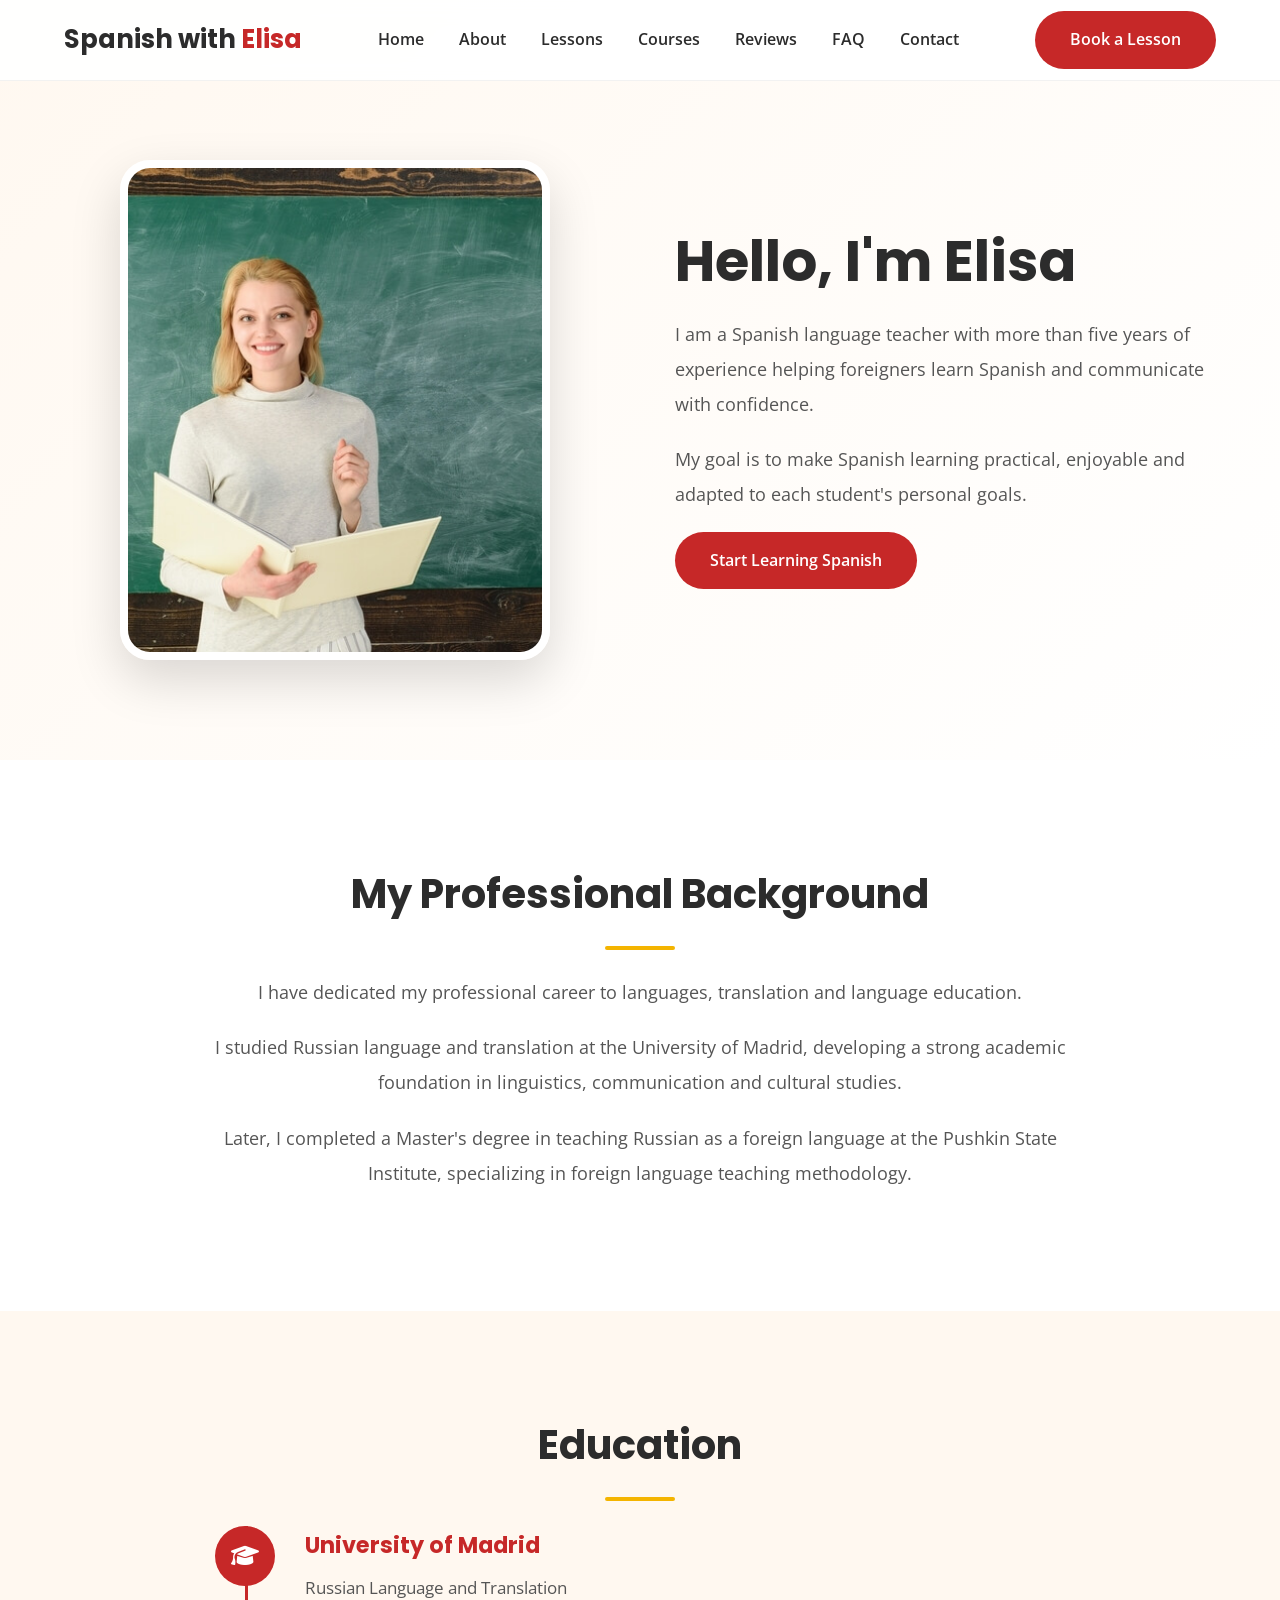
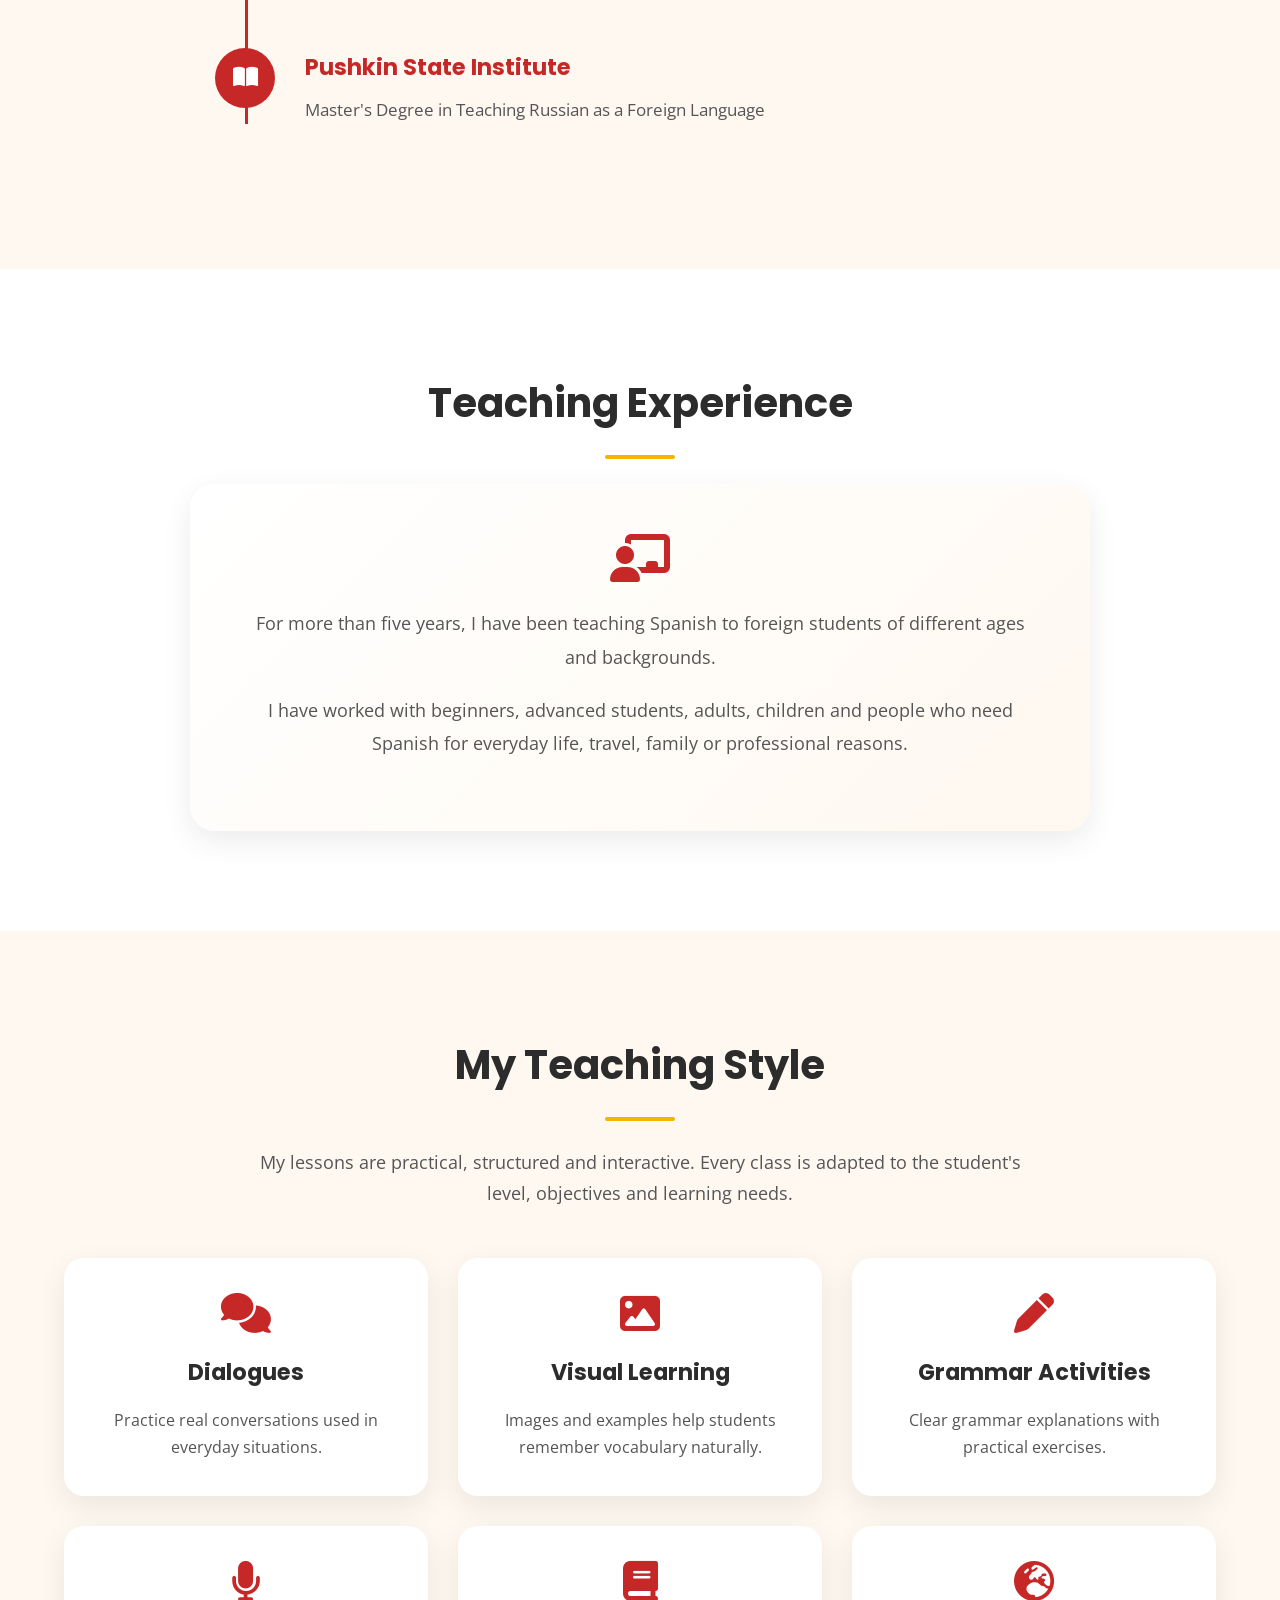
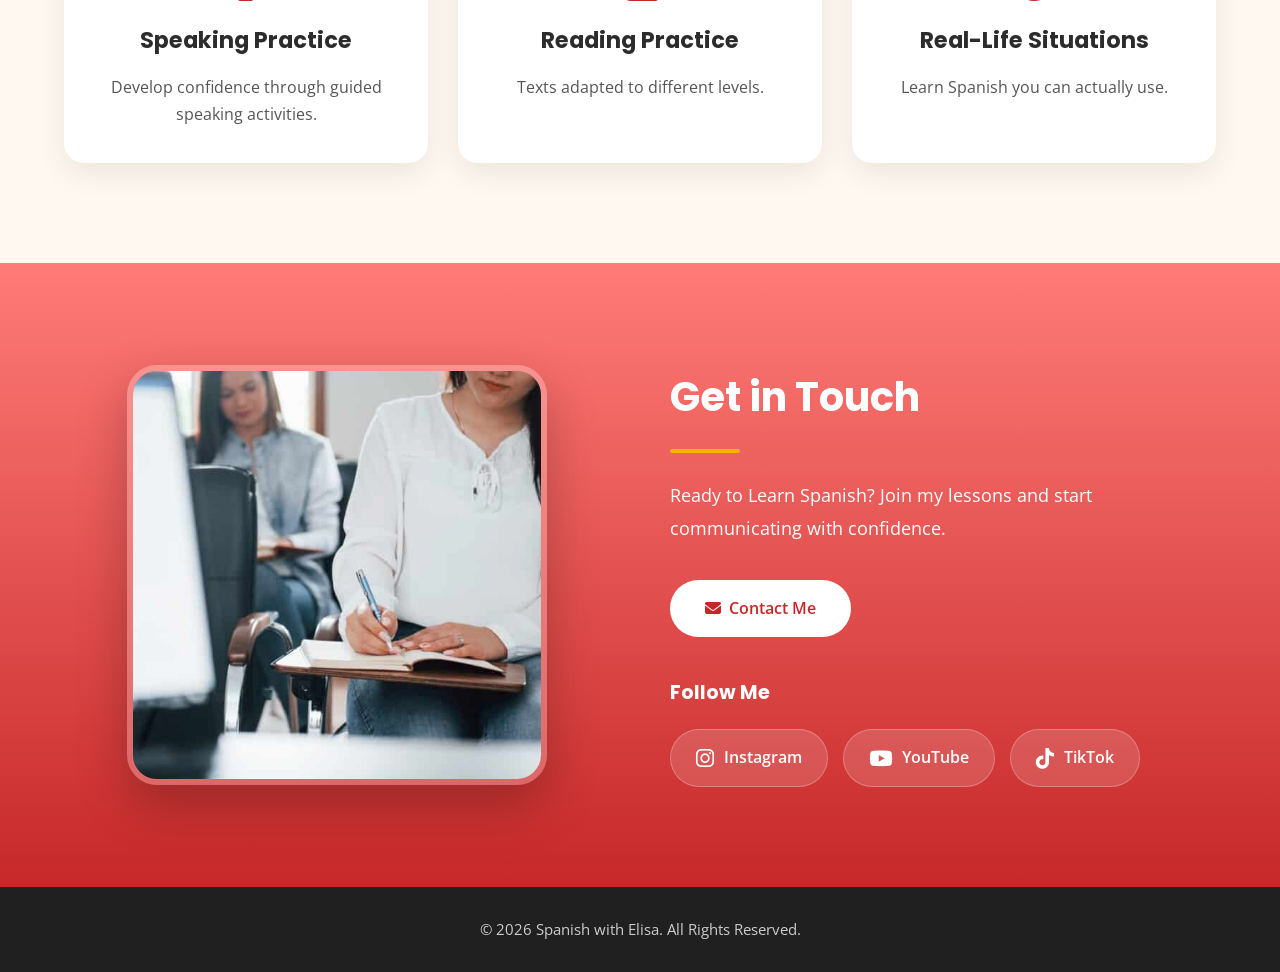
==== commit cdb59f11: "enlaces arreglados" ====
--- a/about.html
+++ b/about.html
@@ -42,7 +42,7 @@
 
     <div class="container">
 
-        <a href="#" class="logo">
+        <a href="index.html" class="logo">
             Spanish with <span>Elisa</span>
         </a>
 
@@ -68,7 +68,7 @@
 
         </nav>
 
-        <a href="#" class="btn btn-primary">
+        <a href="contact.html" class="btn btn-primary">
             Book a Lesson
         </a>
 
--- a/css/style.css
+++ b/css/style.css
@@ -57,11 +57,12 @@
 html{
 
     scroll-behavior:smooth;
-
+    
 }
 
 body{
-
+    
+    
     font-family:'Open Sans',sans-serif;
 
     background:var(--background);
@@ -97,6 +98,7 @@
 section{
 
     padding:100px 0;
+    overflow: hidden;
 
 }
 
